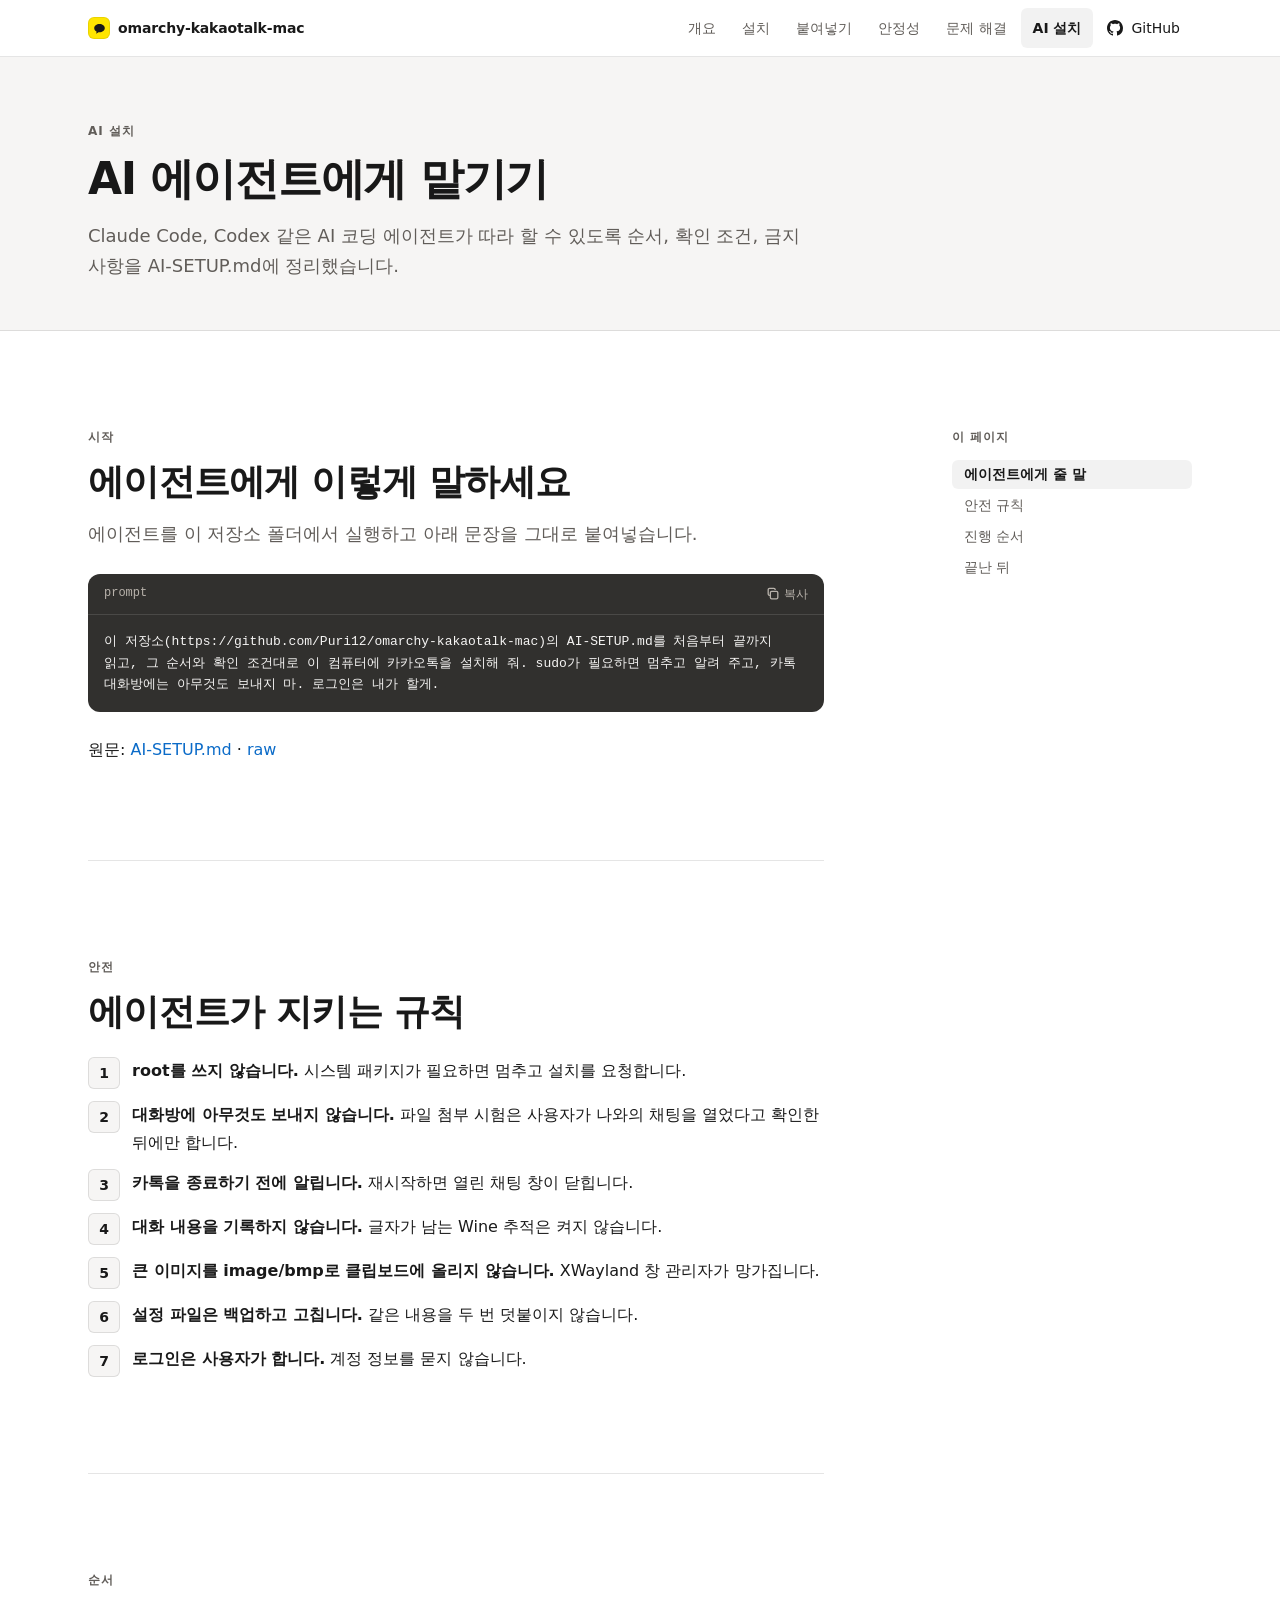
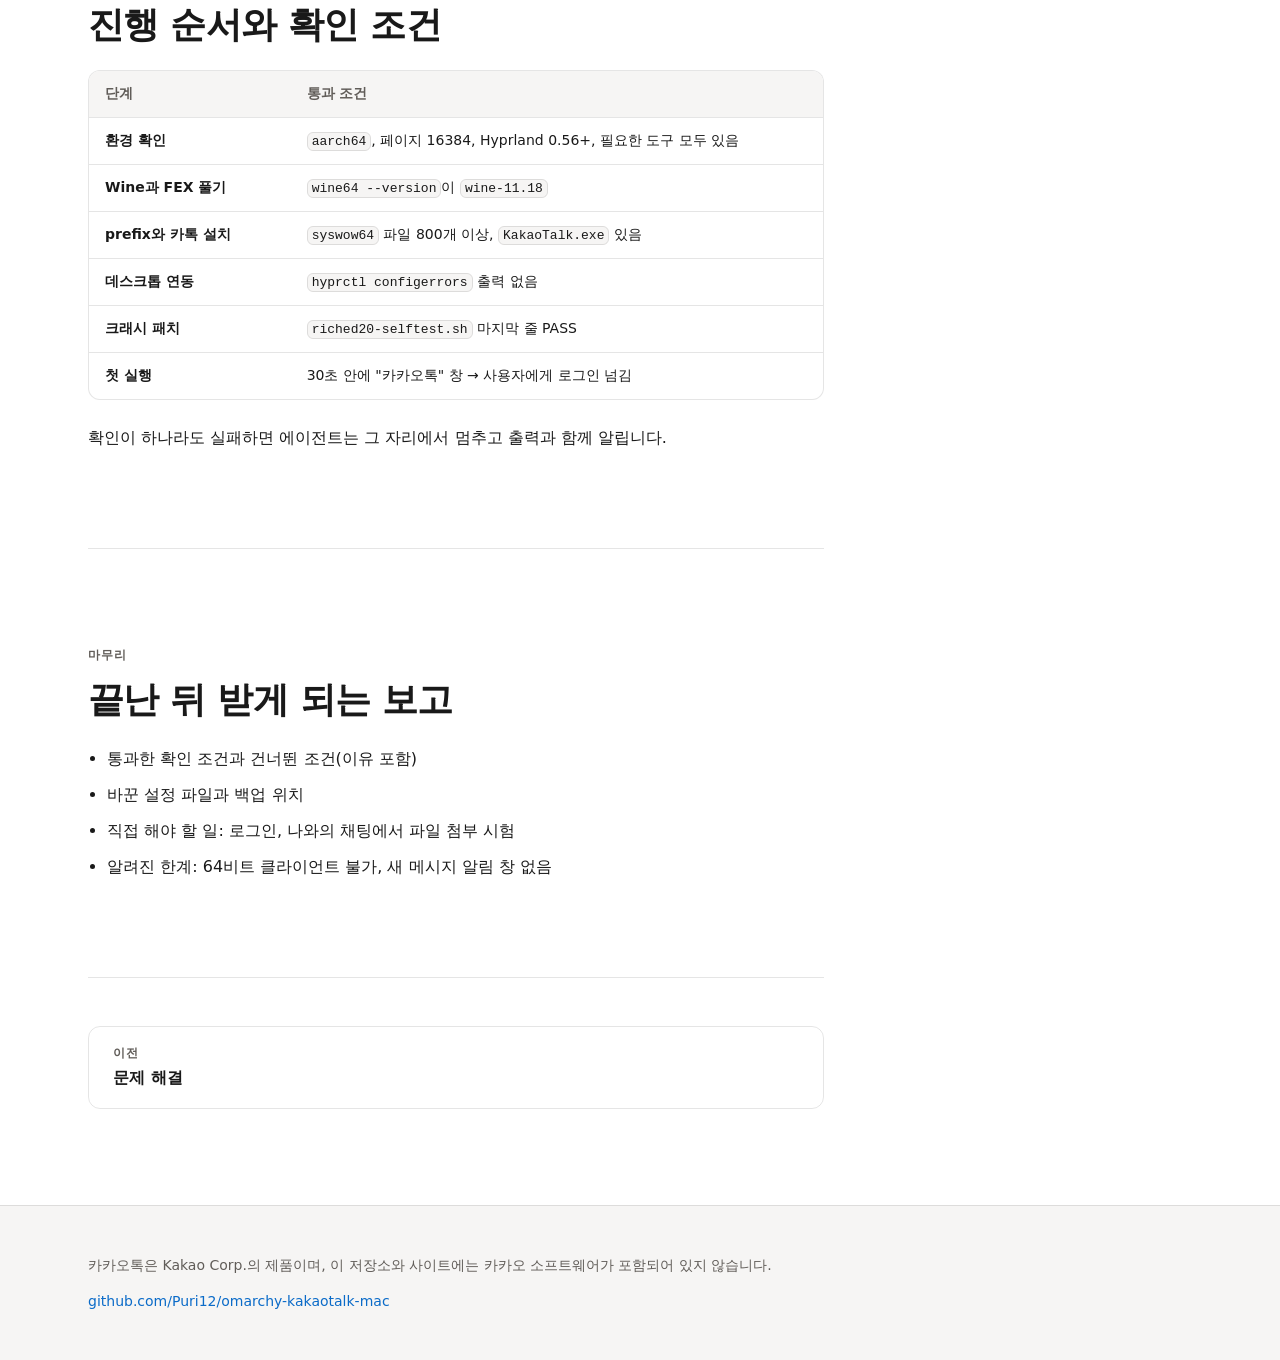
==== site/ai.html @ 8dd02966 "Add riched20 crash fix, trackpad typing guard, AI setup guide; split guide site into pages - wine/ri" ====
<!doctype html>
<html lang="ko">
<head>
<meta charset="utf-8">
<meta name="viewport" content="width=device-width, initial-scale=1">
<title>AI 설치 · omarchy-kakaotalk-mac</title>
<meta name="description" content="AI 코딩 에이전트에게 omarchy-kakaotalk-mac 설치를 맡길 때 쓰는 AI-SETUP.md 안내와 안전 규칙.">
<link rel="canonical" href="https://puri12.github.io/omarchy-kakaotalk-mac/ai.html">
<meta property="og:type" content="website">
<meta property="og:title" content="AI 설치 · omarchy-kakaotalk-mac">
<meta property="og:description" content="AI 코딩 에이전트에게 omarchy-kakaotalk-mac 설치를 맡길 때 쓰는 AI-SETUP.md 안내와 안전 규칙.">
<meta property="og:url" content="https://puri12.github.io/omarchy-kakaotalk-mac/ai.html">
<meta name="twitter:card" content="summary">
<meta name="theme-color" content="#f6f5f4">
<link rel="icon" href="data:image/svg+xml,%3Csvg xmlns='http://www.w3.org/2000/svg' viewBox='0 0 32 32'%3E%3Crect width='32' height='32' rx='8' fill='%23FEE500'/%3E%3Cpath d='M16 8c-5 0-9 3.1-9 7 0 2.5 1.7 4.7 4.2 5.9l-1 3.6 4.1-2.7c.6.1 1.1.1 1.7.1 5 0 9-3.1 9-7s-4-6.9-9-6.9z' fill='%23191919'/%3E%3C/svg%3E">
<link rel="stylesheet" href="style.css">
<script>document.documentElement.classList.add('js')</script>
<script src="app.js" defer></script>
</head>
<body>
<a class="skip" href="#main">본문으로 건너뛰기</a>

<header class="site-header">
  <div class="shell">
    <a class="brand" href="index.html" aria-label="omarchy-kakaotalk-mac 처음으로">
      <span class="brand__mark" aria-hidden="true"><svg viewBox="0 0 16 16"><path d="M8 2.5C4.4 2.5 1.5 4.8 1.5 7.6c0 1.8 1.2 3.4 3 4.3l-.7 2.6 3-2c.4.1.8.1 1.2.1 3.6 0 6.5-2.3 6.5-5S11.6 2.5 8 2.5z" fill="#191919"/></svg></span>
      omarchy-kakaotalk-mac
    </a>
    <a class="header-gh" href="https://github.com/Puri12/omarchy-kakaotalk-mac"><svg viewBox="0 0 16 16" aria-hidden="true"><path fill="currentColor" d="M8 0C3.58 0 0 3.58 0 8c0 3.54 2.29 6.53 5.47 7.59.4.07.55-.17.55-.38 0-.19-.01-.82-.01-1.49-2.01.37-2.53-.49-2.69-.94-.09-.23-.48-.94-.82-1.13-.28-.15-.68-.52-.01-.53.63-.01 1.08.58 1.23.82.72 1.21 1.87.87 2.33.66.07-.52.28-.87.51-1.07-1.78-.2-3.64-.89-3.64-3.95 0-.87.31-1.59.82-2.15-.08-.2-.36-1.02.08-2.12 0 0 .67-.21 2.2.82.64-.18 1.32-.27 2-.27.68 0 1.36.09 2 .27 1.53-1.04 2.2-.82 2.2-.82.44 1.1.16 1.92.08 2.12.51.56.82 1.27.82 2.15 0 3.07-1.87 3.75-3.65 3.95.29.25.54.73.54 1.48 0 1.07-.01 1.93-.01 2.2 0 .21.15.46.55.38A8.013 8.013 0 0016 8c0-4.42-3.58-8-8-8z"/></svg> GitHub</a>
    <nav class="site-nav" aria-label="사이트">
      <a href="index.html">개요</a>
      <a href="install.html">설치</a>
      <a href="clipboard.html">붙여넣기</a>
      <a href="stability.html">안정성</a>
      <a href="troubleshooting.html">문제 해결</a>
      <a href="ai.html" aria-current="page">AI 설치</a>
      <a class="gh" href="https://github.com/Puri12/omarchy-kakaotalk-mac"><svg viewBox="0 0 16 16" aria-hidden="true"><path fill="currentColor" d="M8 0C3.58 0 0 3.58 0 8c0 3.54 2.29 6.53 5.47 7.59.4.07.55-.17.55-.38 0-.19-.01-.82-.01-1.49-2.01.37-2.53-.49-2.69-.94-.09-.23-.48-.94-.82-1.13-.28-.15-.68-.52-.01-.53.63-.01 1.08.58 1.23.82.72 1.21 1.87.87 2.33.66.07-.52.28-.87.51-1.07-1.78-.2-3.64-.89-3.64-3.95 0-.87.31-1.59.82-2.15-.08-.2-.36-1.02.08-2.12 0 0 .67-.21 2.2.82.64-.18 1.32-.27 2-.27.68 0 1.36.09 2 .27 1.53-1.04 2.2-.82 2.2-.82.44 1.1.16 1.92.08 2.12.51.56.82 1.27.82 2.15 0 3.07-1.87 3.75-3.65 3.95.29.25.54.73.54 1.48 0 1.07-.01 1.93-.01 2.2 0 .21.15.46.55.38A8.013 8.013 0 0016 8c0-4.42-3.58-8-8-8z"/></svg> GitHub</a>
    </nav>
  </div>
</header>

<section class="page-head"><div class="shell"><p class="overline">AI 설치</p><h1>AI 에이전트에게 맡기기</h1><p class="lead">Claude Code, Codex 같은 AI 코딩 에이전트가 따라 할 수 있도록 순서, 확인 조건, 금지 사항을 AI-SETUP.md에 정리했습니다.</p></div></section>
<div class="shell">
  <div class="doc">
    <main id="main">
<section class="section reveal" id="prompt" aria-labelledby="prompt-h">
<p class="overline">시작</p>
<h2 id="prompt-h">에이전트에게 이렇게 말하세요</h2>
<p class="intro">에이전트를 이 저장소 폴더에서 실행하고 아래 문장을 그대로 붙여넣습니다.</p>
<figure class="code code--wrap"><figcaption>prompt</figcaption><pre tabindex="0"><code>이 저장소(https://github.com/Puri12/omarchy-kakaotalk-mac)의 AI-SETUP.md를 처음부터 끝까지 읽고, 그 순서와 확인 조건대로 이 컴퓨터에 카카오톡을 설치해 줘. sudo가 필요하면 멈추고 알려 주고, 카톡 대화방에는 아무것도 보내지 마. 로그인은 내가 할게.</code></pre></figure>
<p class="note">원문: <a href="https://github.com/Puri12/omarchy-kakaotalk-mac/blob/main/AI-SETUP.md">AI-SETUP.md</a> · <a href="https://raw.githubusercontent.com/Puri12/omarchy-kakaotalk-mac/main/AI-SETUP.md">raw</a></p>
</section><section class="section reveal" id="rules" aria-labelledby="rules-h">
<p class="overline">안전</p>
<h2 id="rules-h">에이전트가 지키는 규칙</h2>
<ol class="rules">
<li><span><strong>root를 쓰지 않습니다.</strong> 시스템 패키지가 필요하면 멈추고 설치를 요청합니다.</span></li>
<li><span><strong>대화방에 아무것도 보내지 않습니다.</strong> 파일 첨부 시험은 사용자가 나와의 채팅을 열었다고 확인한 뒤에만 합니다.</span></li>
<li><span><strong>카톡을 종료하기 전에 알립니다.</strong> 재시작하면 열린 채팅 창이 닫힙니다.</span></li>
<li><span><strong>대화 내용을 기록하지 않습니다.</strong> 글자가 남는 Wine 추적은 켜지 않습니다.</span></li>
<li><span><strong>큰 이미지를 image/bmp로 클립보드에 올리지 않습니다.</strong> XWayland 창 관리자가 망가집니다.</span></li>
<li><span><strong>설정 파일은 백업하고 고칩니다.</strong> 같은 내용을 두 번 덧붙이지 않습니다.</span></li>
<li><span><strong>로그인은 사용자가 합니다.</strong> 계정 정보를 묻지 않습니다.</span></li>
</ol>
</section><section class="section reveal" id="flow" aria-labelledby="flow-h">
<p class="overline">순서</p>
<h2 id="flow-h">진행 순서와 확인 조건</h2>
<div class="table-wrap" tabindex="0" role="region" aria-label="단계별 확인 조건">
<table><thead><tr><th scope="col">단계</th><th scope="col">통과 조건</th></tr></thead><tbody>
<tr><td>환경 확인</td><td><code>aarch64</code>, 페이지 16384, Hyprland 0.56+, 필요한 도구 모두 있음</td></tr>
<tr><td>Wine과 FEX 풀기</td><td><code>wine64 --version</code>이 <code>wine-11.18</code></td></tr>
<tr><td>prefix와 카톡 설치</td><td><code>syswow64</code> 파일 800개 이상, <code>KakaoTalk.exe</code> 있음</td></tr>
<tr><td>데스크톱 연동</td><td><code>hyprctl configerrors</code> 출력 없음</td></tr>
<tr><td>크래시 패치</td><td><code>riched20-selftest.sh</code> 마지막 줄 PASS</td></tr>
<tr><td>첫 실행</td><td>30초 안에 "카카오톡" 창 → 사용자에게 로그인 넘김</td></tr>
</tbody></table></div>
<p>확인이 하나라도 실패하면 에이전트는 그 자리에서 멈추고 출력과 함께 알립니다.</p>
</section><section class="section reveal" id="after" aria-labelledby="after-h">
<p class="overline">마무리</p>
<h2 id="after-h">끝난 뒤 받게 되는 보고</h2>
<ul class="plain">
<li>통과한 확인 조건과 건너뛴 조건(이유 포함)</li>
<li>바꾼 설정 파일과 백업 위치</li>
<li>직접 해야 할 일: 로그인, 나와의 채팅에서 파일 첨부 시험</li>
<li>알려진 한계: 64비트 클라이언트 불가, 새 메시지 알림 창 없음</li>
</ul>
</section>
<nav class="pager" aria-label="이전/다음 페이지"><a href="troubleshooting.html"><small>이전</small><span>문제 해결</span></a></nav>
    </main>
    <nav class="toc" aria-label="이 페이지 목차"><p>이 페이지</p><ol><li><a href="#prompt">에이전트에게 줄 말</a></li><li><a href="#rules">안전 규칙</a></li><li><a href="#flow">진행 순서</a></li><li><a href="#after">끝난 뒤</a></li></ol></nav>
  </div>
</div>

<footer class="site-footer">
  <div class="shell">
    <p>카카오톡은 Kakao Corp.의 제품이며, 이 저장소와 사이트에는 카카오 소프트웨어가 포함되어 있지 않습니다.</p>
    <p><a href="https://github.com/Puri12/omarchy-kakaotalk-mac">github.com/Puri12/omarchy-kakaotalk-mac</a></p>
  </div>
</footer>
</body>
</html>
---- site/style.css ----
:root {
  --surface-primary: #ffffff;
  --surface-warm: #f6f5f4;
  --surface-ink: #31302e;
  --text-primary: rgba(0, 0, 0, 0.9);
  --text-secondary: #615d59;
  --text-tertiary: #8a847e;
  --text-on-ink: #f6f5f4;
  --text-on-ink-muted: #b8b2ab;
  --border-default: rgba(0, 0, 0, 0.1);
  --border-on-ink: rgba(255, 255, 255, 0.12);
  --accent-link: #0b6bc8;
  --accent-link-hover: #005bab;
  --accent-marker: #fee500;
  --status-ok-bg: #edf3ec;
  --status-ok-text: #346538;
  --status-fail-bg: #fdebec;
  --status-fail-text: #9f2f2d;
  --status-note-bg: #fbf3db;
  --status-note-text: #7a5200;
  --focus-ring: #097fe8;
  --wash: rgba(0, 0, 0, 0.05);
  --wash-strong: rgba(0, 0, 0, 0.08);
  --wash-on-ink: rgba(255, 255, 255, 0.08);

  --font-sans: "Pretendard Variable", Pretendard, "Apple SD Gothic Neo", "Noto Sans KR", "Noto Sans CJK KR", system-ui, sans-serif;
  --font-mono: "JetBrains Mono", "SF Mono", ui-monospace, "Noto Sans Mono CJK KR", monospace;

  --space-1: 4px;
  --space-2: 8px;
  --space-3: 12px;
  --space-4: 16px;
  --space-6: 24px;
  --space-8: 32px;
  --space-10: 40px;
  --space-12: 48px;
  --space-16: 64px;
  --space-24: 96px;

  --measure: 46rem;
  --shell: 72rem;
  --toc: 15rem;

  --radius-sm: 6px;
  --radius-md: 12px;
  --radius-lg: 16px;
  --radius-full: 9999px;

  --shadow-card: 0 4px 18px rgba(0, 0, 0, 0.04), 0 2px 7.8px rgba(0, 0, 0, 0.027), 0 0.8px 2.9px rgba(0, 0, 0, 0.02), 0 0.18px 1px rgba(0, 0, 0, 0.01);
  --shadow-deep: 0 1px 3px rgba(0, 0, 0, 0.01), 0 3px 7px rgba(0, 0, 0, 0.02), 0 7px 15px rgba(0, 0, 0, 0.02), 0 14px 28px rgba(0, 0, 0, 0.04), 0 23px 52px rgba(0, 0, 0, 0.05);

  --ease-emphasis: cubic-bezier(0.16, 1, 0.3, 1);
}

*, *::before, *::after { box-sizing: border-box; }

html { scroll-behavior: smooth; scroll-padding-top: var(--space-24); -webkit-text-size-adjust: 100%; }

body {
  margin: 0;
  background: var(--surface-primary);
  color: var(--text-primary);
  font-family: var(--font-sans);
  font-size: 1rem;
  line-height: 1.75;
  word-break: keep-all;
  overflow-wrap: anywhere;
  -webkit-font-smoothing: antialiased;
}

a { color: var(--accent-link); text-decoration: none; text-underline-offset: 3px; }
a:hover { color: var(--accent-link-hover); text-decoration: underline; }

:focus-visible { outline: 2px solid var(--focus-ring); outline-offset: 2px; border-radius: 2px; }

code, kbd, pre { font-family: var(--font-mono); }

:not(pre) > code {
  font-size: 0.8125rem;
  background: var(--surface-warm);
  border: 1px solid var(--border-default);
  border-radius: var(--radius-sm);
  padding: 1px var(--space-1);
  word-break: normal;
  overflow-wrap: anywhere;
}

h1, h2, h3 { margin: 0; font-weight: 700; }
p { margin: 0; }

.skip {
  position: absolute; left: var(--space-4); top: var(--space-4);
  transform: translateY(-200%);
  background: var(--surface-ink); color: var(--text-on-ink);
  padding: var(--space-2) var(--space-4); border-radius: var(--radius-sm); z-index: 10;
}
.skip:focus { transform: none; color: var(--text-on-ink); }

.shell { max-width: var(--shell); margin: 0 auto; padding: 0 var(--space-6); }

.site-header {
  position: sticky; top: 0; z-index: 5;
  background: rgba(255, 255, 255, 0.86);
  backdrop-filter: saturate(1.4) blur(10px);
  -webkit-backdrop-filter: saturate(1.4) blur(10px);
  border-bottom: 1px solid var(--border-default);
}
.site-header .shell { display: flex; align-items: center; justify-content: space-between; gap: var(--space-4); min-height: 56px; }
.brand { display: inline-flex; align-items: center; gap: var(--space-2); color: var(--text-primary); font-weight: 700; font-size: 0.875rem; letter-spacing: -0.01em; }
.brand:hover { color: var(--text-primary); text-decoration: none; }
.brand__mark { width: 22px; height: 22px; border-radius: var(--radius-sm); background: var(--accent-marker); display: grid; place-items: center; box-shadow: inset 0 0 0 1px rgba(0, 0, 0, 0.08); }
.brand__mark svg { width: 13px; height: 13px; }
.header-nav { display: flex; align-items: center; gap: var(--space-1); }
.header-nav a { color: var(--text-secondary); font-size: 0.875rem; font-weight: 500; padding: var(--space-2) var(--space-3); border-radius: var(--radius-sm); transition: background-color 200ms ease-in-out, color 200ms ease-in-out; }
.header-nav a:hover { color: var(--text-primary); background: var(--wash); text-decoration: none; }
.header-nav .gh { display: inline-flex; align-items: center; gap: var(--space-2); color: var(--text-primary); }
.header-nav .gh svg { width: 16px; height: 16px; }
@media (max-width: 720px) { .header-nav .opt { display: none; } }

.btn {
  display: inline-flex; align-items: center; gap: var(--space-2);
  padding: var(--space-3) var(--space-6); border-radius: var(--radius-sm);
  font-size: 0.9375rem; font-weight: 600; line-height: 1.3;
  transition: background-color 200ms ease-in-out, transform 120ms ease-out;
}
.btn svg { width: 16px; height: 16px; }
.btn:hover { text-decoration: none; }
.btn:active { transform: scale(0.98); }
.btn--primary { background: var(--accent-link); color: #ffffff; }
.btn--primary:hover { background: var(--accent-link-hover); color: #ffffff; }
.btn--ghost { background: var(--wash); color: var(--text-primary); }
.btn--ghost:hover { background: var(--wash-strong); color: var(--text-primary); }

.badge { display: inline-flex; align-items: center; gap: var(--space-1); border-radius: var(--radius-full); padding: 2px var(--space-2); font-size: 0.75rem; font-weight: 600; line-height: 1.5; white-space: nowrap; }
.badge svg { width: 12px; height: 12px; }
.badge--ok { background: var(--status-ok-bg); color: var(--status-ok-text); }
.badge--fail { background: var(--status-fail-bg); color: var(--status-fail-text); }
.badge--neutral { background: var(--surface-warm); color: var(--text-secondary); border: 1px solid var(--border-default); }

.hero { position: relative; overflow: hidden; background: var(--surface-warm); border-bottom: 1px solid var(--border-default); }
.hero::before {
  content: ""; position: absolute; inset: -20% -10% auto auto; width: 70%; aspect-ratio: 1;
  background: radial-gradient(closest-side, rgba(255, 255, 255, 0.9), rgba(255, 255, 255, 0));
  pointer-events: none;
}
.hero .shell { position: relative; display: grid; grid-template-columns: minmax(0, 1.15fr) minmax(0, 1fr); gap: var(--space-12); align-items: center; padding-top: var(--space-24); padding-bottom: var(--space-24); }
.phrase { display: inline-block; }
.overline { font-size: 0.75rem; font-weight: 600; letter-spacing: 0.08em; text-transform: uppercase; color: var(--text-secondary); }
.hero h1 { margin-top: var(--space-4); font-size: clamp(2.125rem, 4.6vw, 3.25rem); line-height: 1.12; letter-spacing: -0.03em; }
.hero .lead { margin-top: var(--space-6); font-size: 1.125rem; line-height: 1.7; color: var(--text-secondary); max-width: 34rem; }
.hero .actions { margin-top: var(--space-8); display: flex; flex-wrap: wrap; gap: var(--space-3); }
.hero .meta { margin-top: var(--space-8); display: flex; flex-wrap: wrap; gap: var(--space-2); }

.stack { position: relative; display: grid; gap: 0; padding: var(--space-4) 0; }
.stack__layer {
  position: relative; display: flex; align-items: center; justify-content: space-between; gap: var(--space-4);
  background: var(--surface-primary); border: 1px solid var(--border-default); border-radius: var(--radius-lg);
  padding: var(--space-4) var(--space-6); box-shadow: var(--shadow-card);
  transform: translateY(calc(var(--i) * -6px)) scale(calc(1 - var(--i) * 0.02));
  margin-top: calc(var(--space-2) * -1);
  transition: transform 600ms var(--ease-emphasis), opacity 600ms var(--ease-emphasis);
}
.stack__layer:first-child { margin-top: 0; box-shadow: var(--shadow-deep); z-index: 4; }
.stack__layer:nth-child(2) { z-index: 3; }
.stack__layer:nth-child(3) { z-index: 2; }
.stack__layer:nth-child(4) { z-index: 1; background: var(--surface-warm); }
.stack__name { font-weight: 700; font-size: 1rem; letter-spacing: -0.01em; display: flex; align-items: center; gap: var(--space-3); }
.stack__desc { font-size: 0.875rem; color: var(--text-secondary); line-height: 1.5; }
.stack__tag { font-family: var(--font-mono); font-size: 0.75rem; color: var(--text-secondary); white-space: nowrap; }
.stack__dot { width: 10px; height: 10px; border-radius: var(--radius-full); background: var(--accent-marker); box-shadow: 0 0 0 3px rgba(254, 229, 0, 0.28), inset 0 0 0 1px rgba(0, 0, 0, 0.12); flex: none; }
.stack__dot--muted { background: var(--border-default); box-shadow: none; }
.js .stack:not(.is-settled) .stack__layer { opacity: 0; transform: translateY(24px); }
.js .stack .stack__layer { transition-delay: calc((3 - var(--i)) * 80ms); }

.doc { display: grid; grid-template-columns: minmax(0, 1fr); gap: var(--space-12); }
@media (min-width: 1080px) { .doc { grid-template-columns: minmax(0, var(--measure)) var(--toc); justify-content: space-between; } }
.toc { display: none; }
@media (min-width: 1080px) {
  .toc { display: block; position: sticky; top: calc(56px + var(--space-8)); align-self: start; padding-top: var(--space-24); }
}
.toc p { font-size: 0.75rem; font-weight: 600; letter-spacing: 0.08em; text-transform: uppercase; color: var(--text-secondary); margin-bottom: var(--space-3); }
.toc ol { list-style: none; margin: 0; padding: 0; display: grid; gap: 2px; }
.toc a { display: block; font-size: 0.875rem; font-weight: 500; line-height: 1.5; color: var(--text-secondary); padding: var(--space-1) var(--space-3); border-radius: var(--radius-sm); transition: background-color 200ms ease-in-out, color 200ms ease-in-out; }
.toc a:hover { color: var(--text-primary); background: var(--wash); text-decoration: none; }
.toc a[aria-current="true"] { color: var(--text-primary); font-weight: 600; background: var(--wash); }

.section { padding: var(--space-24) 0; border-bottom: 1px solid var(--border-default); }
.section:last-child { border-bottom: 0; }
.section > h2 { font-size: clamp(1.625rem, 3vw, 2.25rem); line-height: 1.2; letter-spacing: -0.02em; margin-top: var(--space-3); }
.section > .intro { margin-top: var(--space-4); font-size: 1.125rem; line-height: 1.7; color: var(--text-secondary); }
.section > * + * { margin-top: var(--space-6); }
.section > h2 + .intro { margin-top: var(--space-4); }
.section p + p { margin-top: var(--space-4); }
.section ul.plain { margin: 0; padding-left: 1.2em; }
.section ul.plain li + li { margin-top: var(--space-2); }

.table-wrap { border: 1px solid var(--border-default); border-radius: var(--radius-md); overflow-x: auto; background: var(--surface-primary); }
table { width: 100%; border-collapse: collapse; font-size: 0.875rem; line-height: 1.55; }
th, td { text-align: left; vertical-align: top; padding: var(--space-3) var(--space-4); border-bottom: 1px solid var(--border-default); }
thead th { background: var(--surface-warm); font-weight: 600; color: var(--text-secondary); white-space: nowrap; }
tbody tr:last-child td { border-bottom: 0; }
td:first-child { font-weight: 600; min-width: 11rem; }

.code { margin: 0; border-radius: var(--radius-md); background: var(--surface-ink); color: var(--text-on-ink); overflow: hidden; }
.code figcaption { display: flex; align-items: center; justify-content: space-between; gap: var(--space-2); padding: var(--space-2) var(--space-2) var(--space-2) var(--space-4); border-bottom: 1px solid var(--border-on-ink); font-family: var(--font-mono); font-size: 0.75rem; color: var(--text-on-ink-muted); }
.code pre { margin: 0; padding: var(--space-4); overflow-x: auto; font-size: 0.8125rem; line-height: 1.65; tab-size: 2; }
.code pre:focus-visible { outline-offset: -2px; }
.code code { white-space: pre; }
.code .c { color: var(--text-on-ink-muted); }
.copy {
  display: inline-flex; align-items: center; gap: var(--space-1);
  background: transparent; color: var(--text-on-ink-muted); border: 0; cursor: pointer;
  font: 500 0.75rem/1.4 var(--font-sans); padding: var(--space-1) var(--space-2); border-radius: var(--radius-sm);
  transition: background-color 200ms ease-in-out, color 200ms ease-in-out, transform 120ms ease-out;
}
.copy svg { width: 14px; height: 14px; }
.copy:hover { background: var(--wash-on-ink); color: var(--text-on-ink); }
.copy:active { transform: scale(0.98); }
.copy[data-state="done"] { color: var(--text-on-ink); }
.copy .ico-done { display: none; }
.copy[data-state="done"] .ico-copy { display: none; }
.copy[data-state="done"] .ico-done { display: inline; }

.section > .steps { margin-top: var(--space-10); }
.steps { list-style: none; margin: 0; padding: 0; display: grid; gap: var(--space-12); }
.step { display: grid; grid-template-columns: 2rem minmax(0, 1fr); gap: var(--space-4); }
.step__num { width: 2rem; height: 2rem; display: grid; place-items: center; border-radius: var(--radius-sm); background: var(--accent-marker); color: var(--text-primary); font-weight: 700; font-size: 0.875rem; box-shadow: inset 0 0 0 1px rgba(0, 0, 0, 0.08); }
.step__body > * + * { margin-top: var(--space-4); }
.step h3 { font-size: 1.25rem; line-height: 1.35; letter-spacing: -0.01em; padding-top: 2px; }
.step p { color: var(--text-primary); }
.step .note { color: var(--text-secondary); font-size: 0.9375rem; }

.callout { display: grid; grid-template-columns: 20px minmax(0, 1fr); gap: var(--space-3); background: var(--status-note-bg); color: var(--status-note-text); border-radius: var(--radius-sm); padding: var(--space-4) var(--space-6); font-size: 0.9375rem; line-height: 1.65; }
.callout svg { width: 20px; height: 20px; margin-top: 2px; }
.callout strong { color: inherit; }
.callout ul { margin: var(--space-2) 0 0; padding-left: 1.1em; }
.callout li + li { margin-top: var(--space-1); }
.callout code { background: rgba(255, 255, 255, 0.6); }

.cards { display: grid; grid-template-columns: repeat(auto-fit, minmax(min(18rem, 100%), 1fr)); gap: var(--space-4); }
.card { background: var(--surface-primary); border: 1px solid var(--border-default); border-radius: var(--radius-md); padding: var(--space-6); box-shadow: var(--shadow-card); }
@media (min-width: 768px) { .card { padding: var(--space-8); } }
.card h3 { font-size: 1.125rem; line-height: 1.4; letter-spacing: -0.01em; }
.card .files { margin-top: var(--space-2); font-family: var(--font-mono); font-size: 0.75rem; color: var(--text-secondary); line-height: 1.6; }
.card p { margin-top: var(--space-3); font-size: 0.9375rem; line-height: 1.7; color: var(--text-secondary); }
.card a.more { display: inline-block; margin-top: var(--space-4); font-size: 0.875rem; font-weight: 600; }

.faq { border-top: 1px solid var(--border-default); }
.faq details { border-bottom: 1px solid var(--border-default); }
.faq summary { list-style: none; cursor: pointer; display: flex; justify-content: space-between; align-items: center; gap: var(--space-4); padding: var(--space-4) 0; font-weight: 600; }
.faq summary::-webkit-details-marker { display: none; }
.faq summary .pm { position: relative; width: 14px; height: 14px; flex: none; }
.faq summary .pm::before, .faq summary .pm::after { content: ""; position: absolute; left: 0; top: 6px; width: 14px; height: 2px; border-radius: 1px; background: var(--text-secondary); transition: transform 200ms ease-in-out; }
.faq summary .pm::after { transform: rotate(90deg); }
.faq details[open] summary .pm::after { transform: rotate(0deg); }
.faq summary:focus-visible { outline-offset: 4px; }
.faq .answer { padding: 0 0 var(--space-6); color: var(--text-secondary); font-size: 0.9375rem; line-height: 1.75; }

.site-footer { background: var(--surface-warm); border-top: 1px solid var(--border-default); padding: var(--space-12) 0; font-size: 0.875rem; color: var(--text-secondary); line-height: 1.7; }
.site-footer p + p { margin-top: var(--space-3); }

.js .reveal { opacity: 0; transform: translateY(12px); transition: opacity 600ms var(--ease-emphasis), transform 600ms var(--ease-emphasis); }
.js .reveal.is-visible { opacity: 1; transform: none; }

@media (max-width: 900px) {
  .hero .shell { grid-template-columns: minmax(0, 1fr); gap: var(--space-10); padding-top: var(--space-16); padding-bottom: var(--space-16); }
  .section { padding: var(--space-16) 0; }
}
@media (max-width: 600px) {
  .table-wrap table, .table-wrap tbody, .table-wrap tr, .table-wrap td { display: block; width: 100%; }
  .table-wrap thead { position: absolute; width: 1px; height: 1px; overflow: hidden; clip-path: inset(50%); }
  .table-wrap tr { padding: var(--space-4); border-bottom: 1px solid var(--border-default); }
  .table-wrap tbody tr:last-child { border-bottom: 0; }
  .table-wrap td { padding: 0; border: 0; min-width: 0; }
  .table-wrap td + td { margin-top: var(--space-2); color: var(--text-secondary); }
}
@media (max-width: 480px) {
  .shell { padding: 0 var(--space-4); }
  .stack__layer { padding: var(--space-3) var(--space-4); }
  .stack__tag { display: none; }
  .step { grid-template-columns: minmax(0, 1fr); gap: var(--space-3); }
}

@media (prefers-reduced-motion: reduce) {
  html { scroll-behavior: auto; }
  .js .reveal { transform: none; transition: opacity 600ms ease-out; }
  .js .stack:not(.is-settled) .stack__layer { transform: translateY(calc(var(--i) * -6px)) scale(calc(1 - var(--i) * 0.02)); }
  .stack__layer, .btn, .copy { transition-property: opacity, background-color, color; }
  .btn:active, .copy:active { transform: none; }
}

.site-header .shell { flex-wrap: wrap; }
.site-nav { display: flex; align-items: center; gap: 2px; }
.site-nav a { color: var(--text-secondary); font-size: 0.875rem; font-weight: 500; padding: var(--space-2) var(--space-3); border-radius: var(--radius-sm); white-space: nowrap; transition: background-color 200ms ease-in-out, color 200ms ease-in-out; }
.site-nav a:hover { color: var(--text-primary); background: var(--wash); text-decoration: none; }
.site-nav a[aria-current="page"] { color: var(--text-primary); font-weight: 600; background: var(--wash); }
.site-nav .gh { display: inline-flex; align-items: center; gap: var(--space-2); color: var(--text-primary); }
.site-nav .gh svg { width: 16px; height: 16px; }
@media (max-width: 900px) {
  .site-header .shell { padding-top: var(--space-2); padding-bottom: 0; gap: 0; }
  .site-nav { order: 3; width: calc(100% + 2 * var(--space-6)); margin: var(--space-2) calc(var(--space-6) * -1) 0; padding: 0 var(--space-6) var(--space-2); overflow-x: auto; scrollbar-width: none; border-top: 1px solid var(--border-default); padding-top: var(--space-2); }
  .site-nav::-webkit-scrollbar { display: none; }
  .site-nav .gh { display: none; }
  .header-gh { display: inline-flex; }
}
@media (min-width: 901px) { .header-gh { display: none; } }
.header-gh { align-items: center; gap: var(--space-2); color: var(--text-primary); font-size: 0.875rem; font-weight: 500; padding: var(--space-2) var(--space-3); border-radius: var(--radius-sm); }
.header-gh svg { width: 16px; height: 16px; }
.header-gh:hover { background: var(--wash); text-decoration: none; color: var(--text-primary); }
@media (max-width: 480px) { .site-nav { width: calc(100% + 2 * var(--space-4)); margin-left: calc(var(--space-4) * -1); margin-right: calc(var(--space-4) * -1); padding-left: var(--space-4); padding-right: var(--space-4); } }

.page-head { background: var(--surface-warm); border-bottom: 1px solid var(--border-default); }
.page-head .shell { padding-top: var(--space-16); padding-bottom: var(--space-12); }
.page-head h1 { margin-top: var(--space-3); font-size: clamp(2rem, 4vw, 2.75rem); line-height: 1.15; letter-spacing: -0.03em; }
.page-head .lead { margin-top: var(--space-4); font-size: 1.125rem; line-height: 1.7; color: var(--text-secondary); max-width: var(--measure); }

.guide-grid { display: grid; grid-template-columns: repeat(auto-fit, minmax(min(17rem, 100%), 1fr)); gap: var(--space-4); }
.card--link { display: block; color: var(--text-primary); transition: box-shadow 200ms ease-in-out, transform 120ms ease-out; }
.card--link:hover { text-decoration: none; color: var(--text-primary); box-shadow: var(--shadow-deep); }
.card--link:active { transform: scale(0.99); }
.card--link .go { display: inline-flex; align-items: center; gap: var(--space-1); margin-top: var(--space-4); font-size: 0.875rem; font-weight: 600; color: var(--accent-link); }
.card--link .go svg { width: 14px; height: 14px; }
.card .num { font-family: var(--font-mono); font-size: 0.75rem; color: var(--text-secondary); }

.pager { display: grid; grid-template-columns: repeat(auto-fit, minmax(min(14rem, 100%), 1fr)); gap: var(--space-4); padding: var(--space-12) 0 var(--space-24); }
.pager a { display: block; border: 1px solid var(--border-default); border-radius: var(--radius-md); padding: var(--space-4) var(--space-6); color: var(--text-primary); transition: background-color 200ms ease-in-out; }
.pager a:hover { background: var(--wash); text-decoration: none; }
.pager small { display: block; font-size: 0.75rem; font-weight: 600; letter-spacing: 0.08em; color: var(--text-secondary); }
.pager span { font-weight: 600; }
.pager .next { text-align: right; }

.prompt { border: 1px solid var(--border-default); border-radius: var(--radius-md); background: var(--surface-warm); padding: var(--space-6); font-size: 1rem; line-height: 1.75; }
.rules { counter-reset: rule; list-style: none; margin: 0; padding: 0; display: grid; gap: var(--space-3); }
.rules li { counter-increment: rule; display: grid; grid-template-columns: 2rem minmax(0, 1fr); gap: var(--space-3); }
.rules li::before { content: counter(rule); width: 2rem; height: 2rem; display: grid; place-items: center; border-radius: var(--radius-sm); background: var(--surface-warm); border: 1px solid var(--border-default); font-weight: 700; font-size: 0.875rem; }
@media (prefers-reduced-motion: reduce) { .card--link:active { transform: none; } }
.code--wrap code { white-space: pre-wrap; word-break: keep-all; overflow-wrap: anywhere; }
.section > :is(.code, .rules, ul.plain) { margin-top: var(--space-6); }
.step__body > .code { margin-top: var(--space-4); }
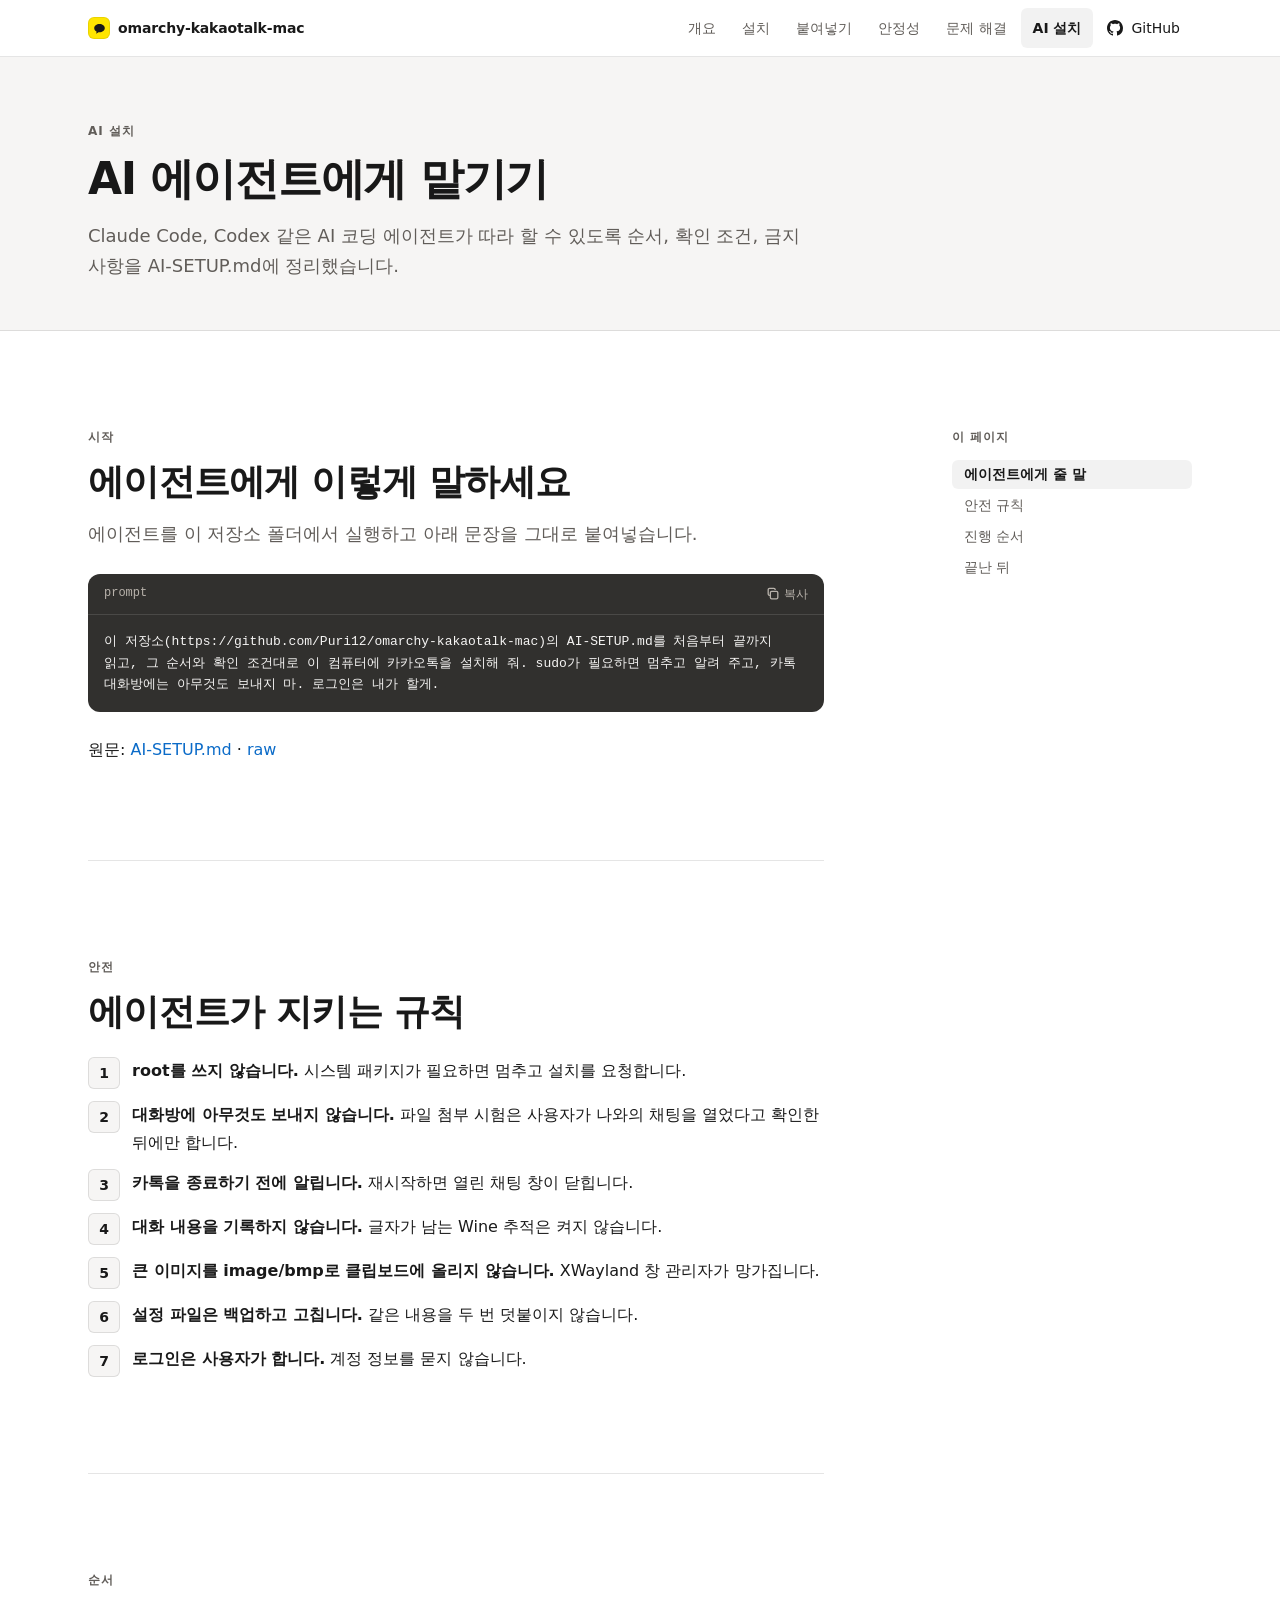
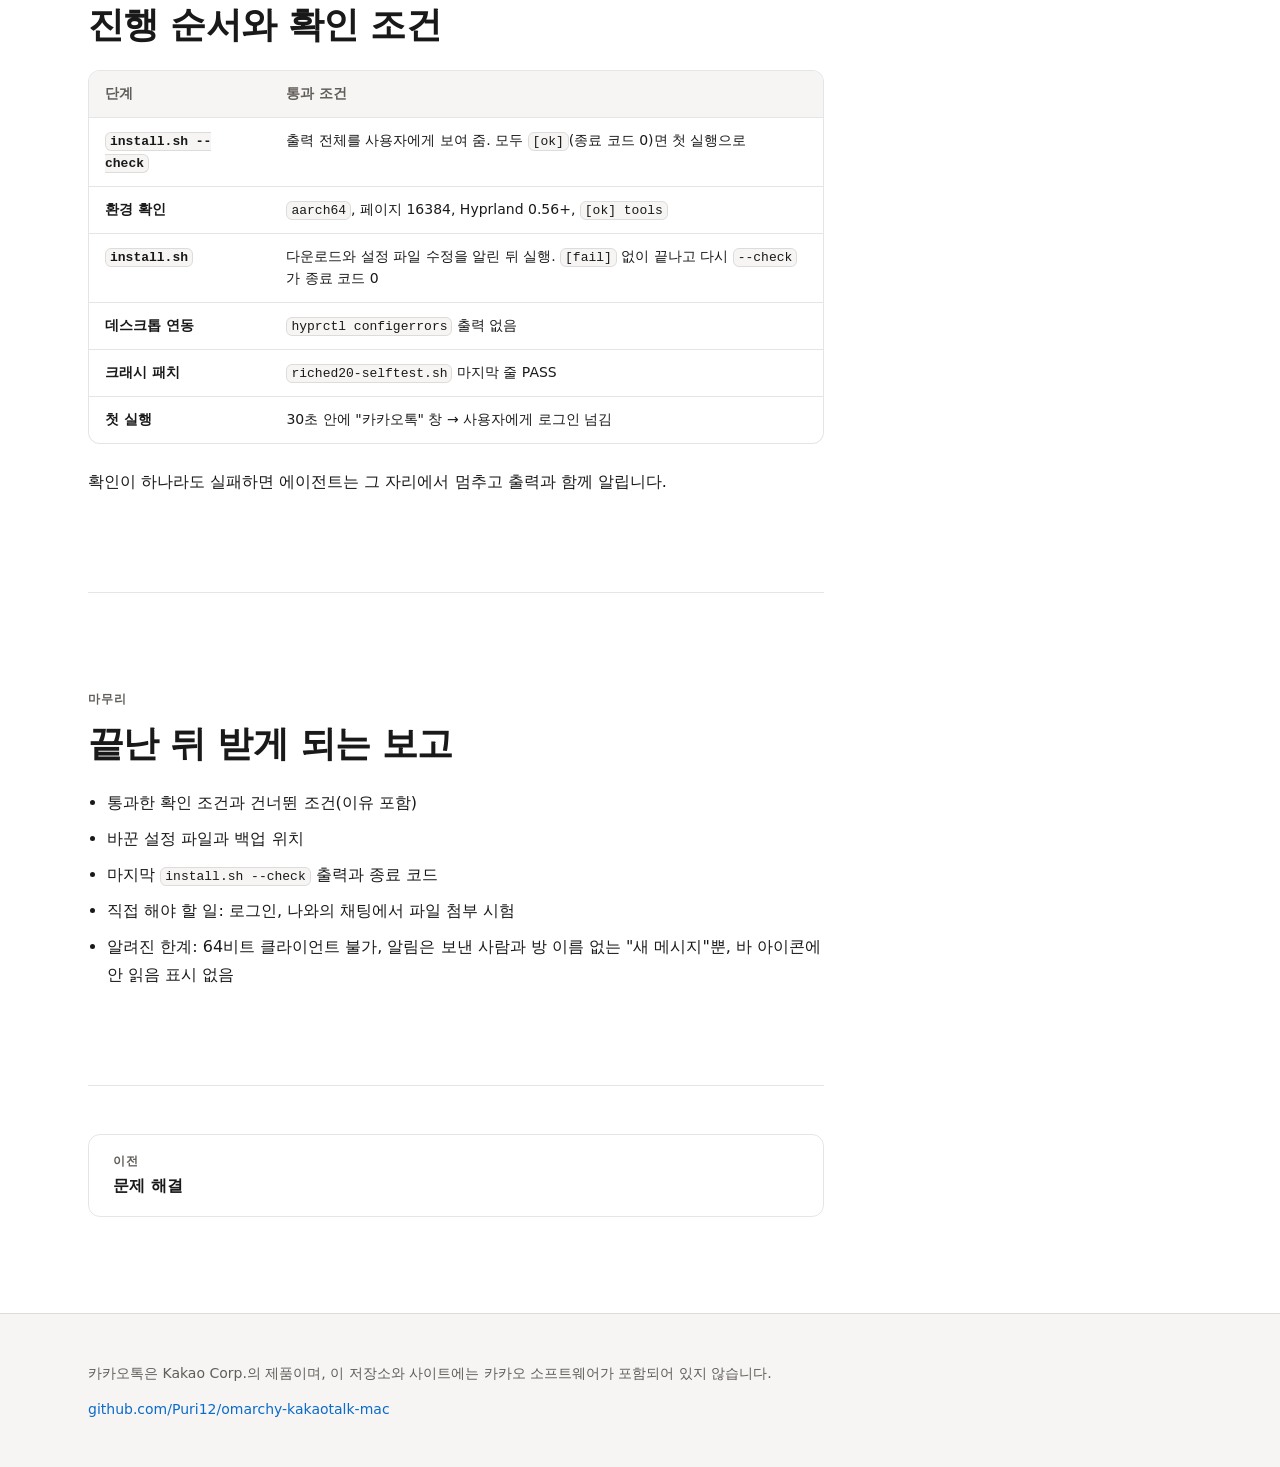
==== commit 927c6f4f: "Describe the new features on the guide site; add robots.txt and sitemap.xml Quick install section (i" ====
--- a/site/ai.html
+++ b/site/ai.html
@@ -66,9 +66,9 @@
 <h2 id="flow-h">진행 순서와 확인 조건</h2>
 <div class="table-wrap" tabindex="0" role="region" aria-label="단계별 확인 조건">
 <table><thead><tr><th scope="col">단계</th><th scope="col">통과 조건</th></tr></thead><tbody>
-<tr><td>환경 확인</td><td><code>aarch64</code>, 페이지 16384, Hyprland 0.56+, 필요한 도구 모두 있음</td></tr>
-<tr><td>Wine과 FEX 풀기</td><td><code>wine64 --version</code>이 <code>wine-11.18</code></td></tr>
-<tr><td>prefix와 카톡 설치</td><td><code>syswow64</code> 파일 800개 이상, <code>KakaoTalk.exe</code> 있음</td></tr>
+<tr><td><code>install.sh --check</code></td><td>출력 전체를 사용자에게 보여 줌. 모두 <code>[ok]</code>(종료 코드 0)면 첫 실행으로</td></tr>
+<tr><td>환경 확인</td><td><code>aarch64</code>, 페이지 16384, Hyprland 0.56+, <code>[ok] tools</code></td></tr>
+<tr><td><code>install.sh</code></td><td>다운로드와 설정 파일 수정을 알린 뒤 실행. <code>[fail]</code> 없이 끝나고 다시 <code>--check</code>가 종료 코드 0</td></tr>
 <tr><td>데스크톱 연동</td><td><code>hyprctl configerrors</code> 출력 없음</td></tr>
 <tr><td>크래시 패치</td><td><code>riched20-selftest.sh</code> 마지막 줄 PASS</td></tr>
 <tr><td>첫 실행</td><td>30초 안에 "카카오톡" 창 → 사용자에게 로그인 넘김</td></tr>
@@ -80,8 +80,9 @@
 <ul class="plain">
 <li>통과한 확인 조건과 건너뛴 조건(이유 포함)</li>
 <li>바꾼 설정 파일과 백업 위치</li>
+<li>마지막 <code>install.sh --check</code> 출력과 종료 코드</li>
 <li>직접 해야 할 일: 로그인, 나와의 채팅에서 파일 첨부 시험</li>
-<li>알려진 한계: 64비트 클라이언트 불가, 새 메시지 알림 창 없음</li>
+<li>알려진 한계: 64비트 클라이언트 불가, 알림은 보낸 사람과 방 이름 없는 "새 메시지"뿐, 바 아이콘에 안 읽음 표시 없음</li>
 </ul>
 </section>
 <nav class="pager" aria-label="이전/다음 페이지"><a href="troubleshooting.html"><small>이전</small><span>문제 해결</span></a></nav>
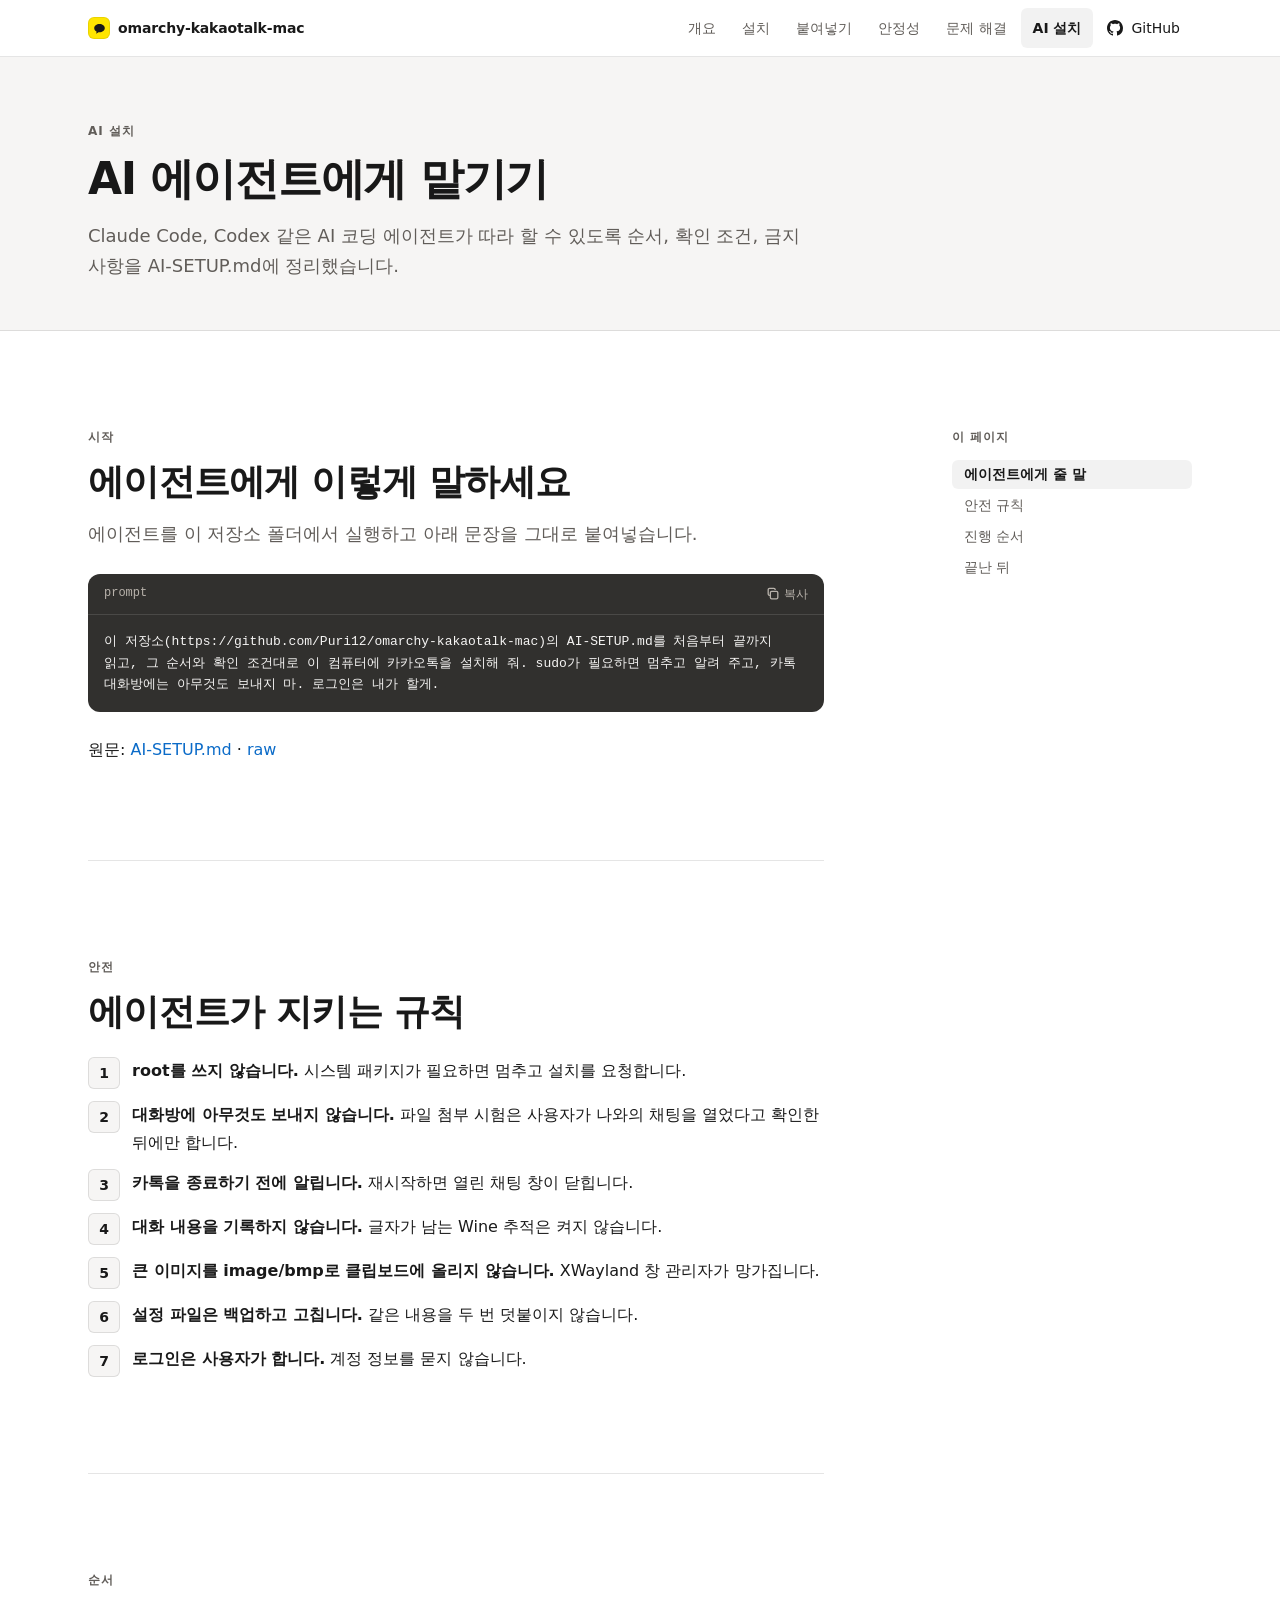
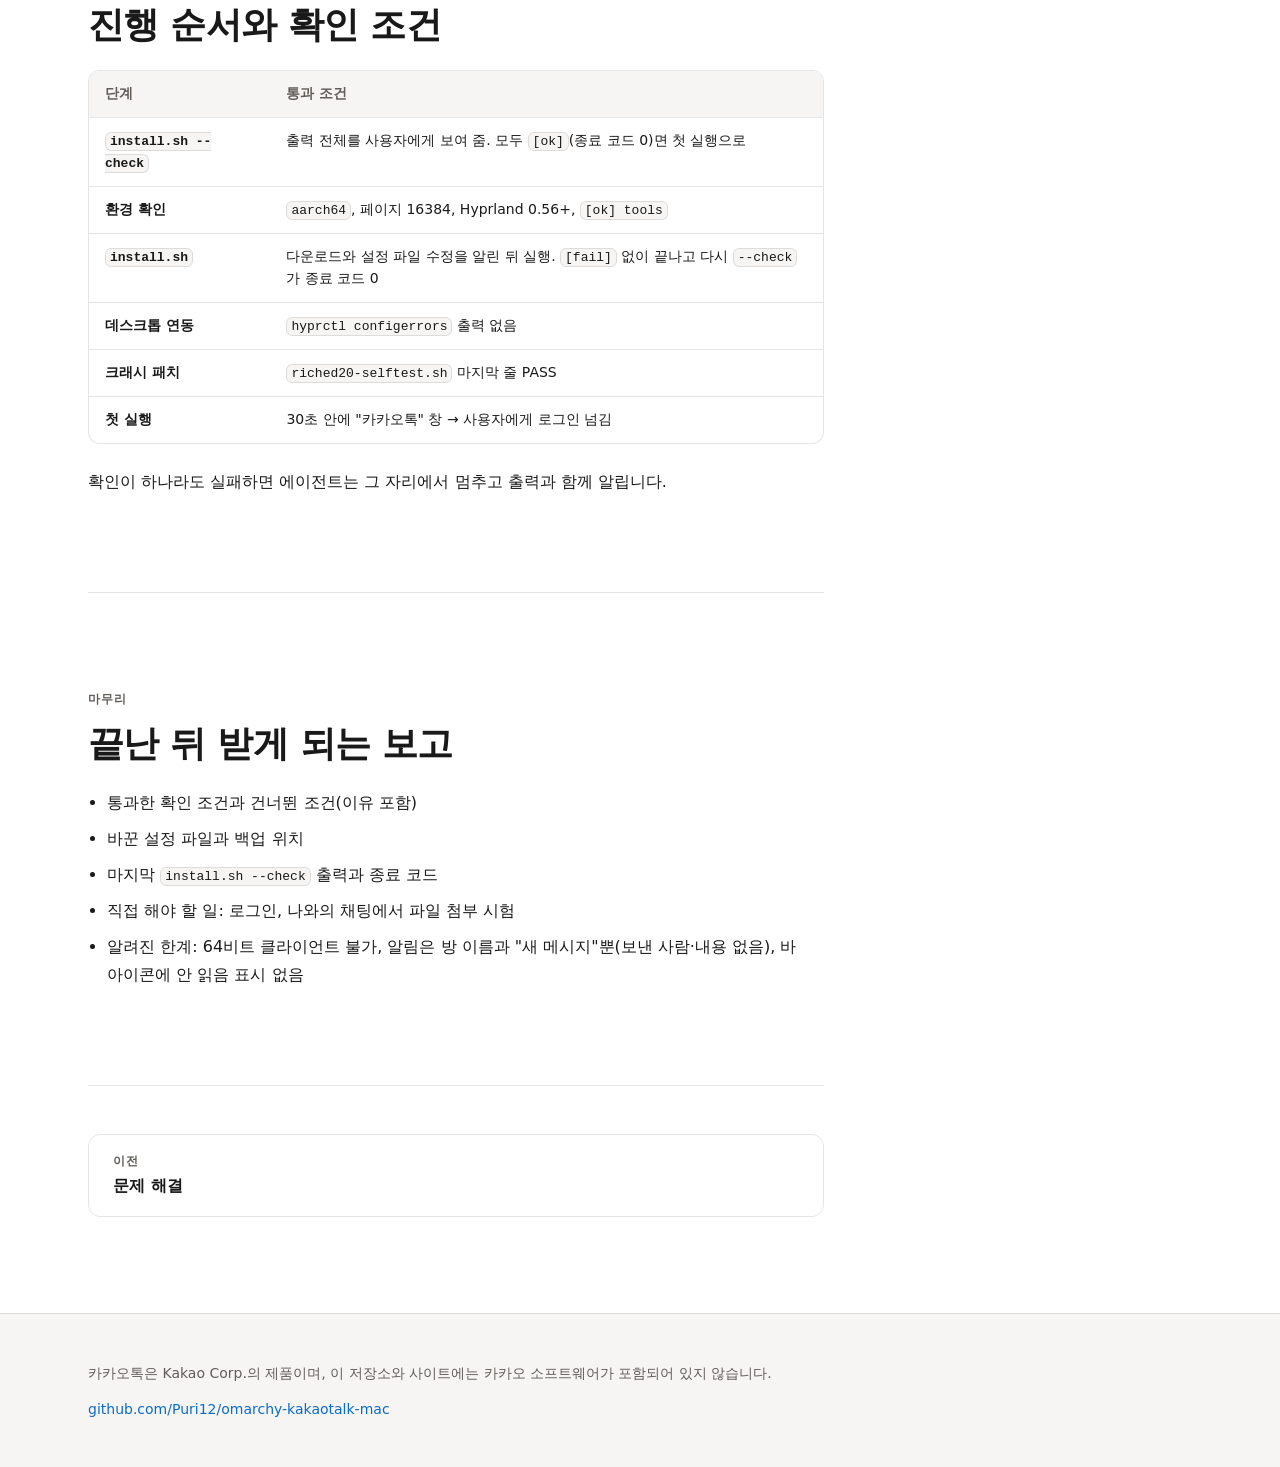
==== commit fe5f5ea1: "Route KakaoTalk's own popups to room-titled system notifications KakaoTalk now shows its bottom-righ" ====
--- a/site/ai.html
+++ b/site/ai.html
@@ -82,7 +82,7 @@
 <li>바꾼 설정 파일과 백업 위치</li>
 <li>마지막 <code>install.sh --check</code> 출력과 종료 코드</li>
 <li>직접 해야 할 일: 로그인, 나와의 채팅에서 파일 첨부 시험</li>
-<li>알려진 한계: 64비트 클라이언트 불가, 알림은 보낸 사람과 방 이름 없는 "새 메시지"뿐, 바 아이콘에 안 읽음 표시 없음</li>
+<li>알려진 한계: 64비트 클라이언트 불가, 알림은 방 이름과 "새 메시지"뿐(보낸 사람·내용 없음), 바 아이콘에 안 읽음 표시 없음</li>
 </ul>
 </section>
 <nav class="pager" aria-label="이전/다음 페이지"><a href="troubleshooting.html"><small>이전</small><span>문제 해결</span></a></nav>
